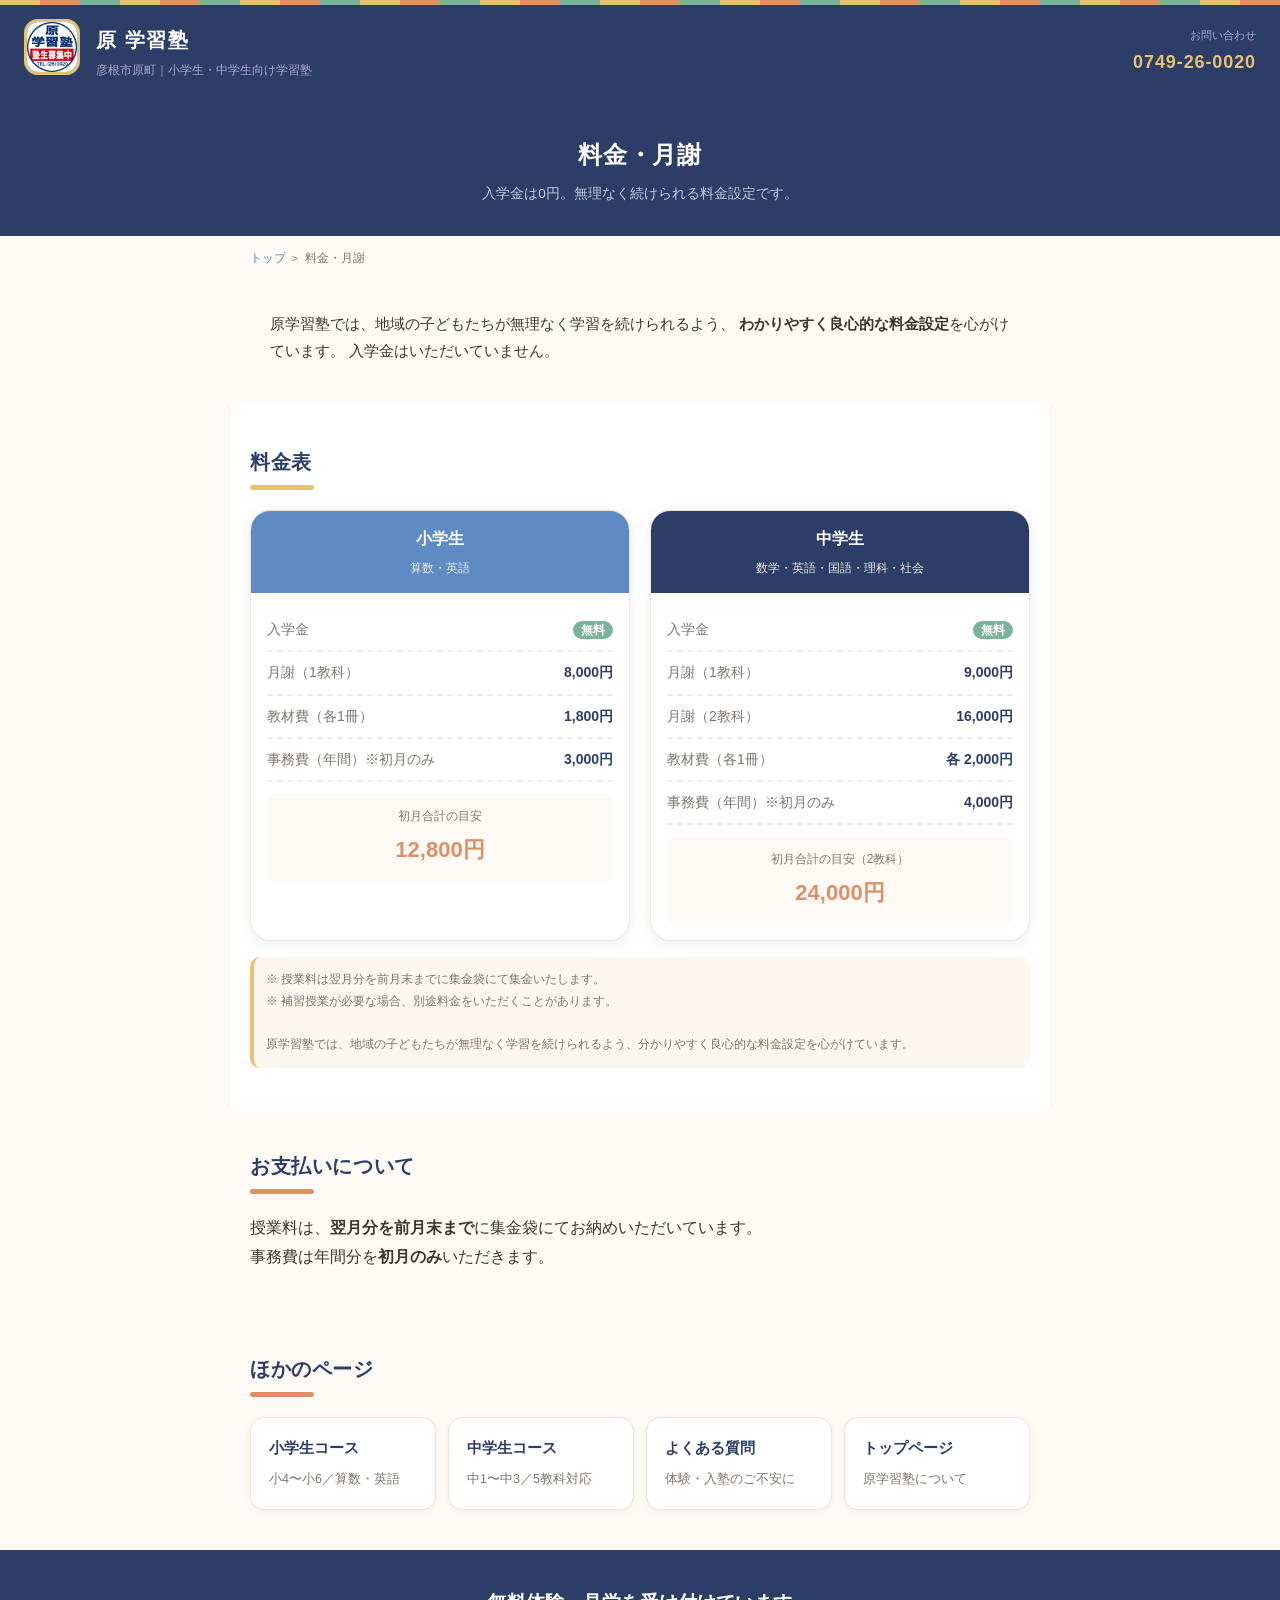
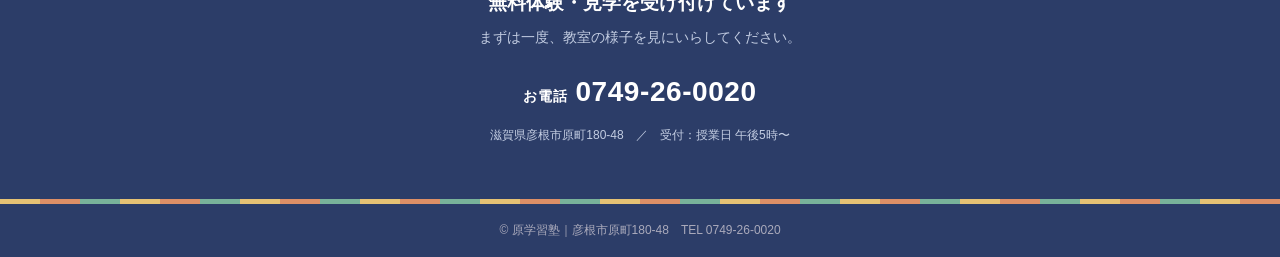
==== ryokin.html @ 60ddf81c "下層ページ4件を追加し、CSS/JSを共通ファイルに分離 - 小学生コース/中学生コース/料金/よくある質問 を新規作成 - 各ページに個別のtitle・descriptionを設定（彦根の地域キーワ" ====
<!DOCTYPE html>
<html lang="ja">
<head>
<meta charset="UTF-8">
<meta name="viewport" content="width=device-width, initial-scale=1.0">
<title>料金・月謝｜彦根市の学習塾 原学習塾（入学金0円）</title>
<meta name="description" content="彦根市原町の原学習塾の料金表。入学金は0円。小学生は月謝8,000円、中学生は月謝9,000円（2教科16,000円）。教材費・事務費も含めてわかりやすくご案内します。">
<link rel="canonical" href="https://harajuku-hikone.github.io/ryokin.html">
<meta property="og:type" content="article">
<meta property="og:title" content="料金・月謝｜彦根市の学習塾 原学習塾（入学金0円）">
<meta property="og:description" content="彦根市原町の原学習塾の料金表。入学金は0円。小学生は月謝8,000円、中学生は月謝9,000円（2教科16,000円）。教材費・事務費も含めてわかりやすくご案内します。">
<meta property="og:url" content="https://harajuku-hikone.github.io/ryokin.html">
<meta property="og:site_name" content="原学習塾">
<meta property="og:locale" content="ja_JP">
<link rel="stylesheet" href="style.css">
</head>
<body>

<div class="stripe"></div>

<!-- ヘッダー -->
<header>
  <a href="index.html"><img class="header-logo" src="ロゴ/A4679C2D-61CD-4B9D-8ED3-A11739E8C9B1.jpeg" alt="原学習塾ロゴ"></a>
  <div class="header-text">
    <h1>原 学習塾</h1>
    <p>彦根市原町｜小学生・中学生向け学習塾</p>
  </div>
  <div class="header-tel">
    <span>お問い合わせ</span>
    <a href="tel:0749260020">0749-26-0020</a>
  </div>
</header>

<div class="page-head">
  <h2>料金・月謝</h2>
  <p>入学金は0円。無理なく続けられる料金設定です。</p>
</div>

<div class="breadcrumb"><a href="index.html">トップ</a> ＞ 料金・月謝</div>

<section>
  <p class="lead-text">
    原学習塾では、地域の子どもたちが無理なく学習を続けられるよう、
    <b>わかりやすく良心的な料金設定</b>を心がけています。
    入学金はいただいていません。
  </p>
</section>

<section class="pricing-section">
  <h2 class="section-title">料金表</h2>
  <div class="pricing-grid">
    <div class="pricing-card">
      <div class="pricing-card-header">
        <h3>小学生</h3>
        <div class="subjects">算数・英語</div>
      </div>
      <div class="pricing-card-body">
        <div class="pricing-row"><span class="label">入学金</span><span class="amount"><span class="free-badge">無料</span></span></div>
        <div class="pricing-row"><span class="label">月謝（1教科）</span><span class="amount">8,000円</span></div>
        <div class="pricing-row"><span class="label">教材費（各1冊）</span><span class="amount">1,800円</span></div>
        <div class="pricing-row"><span class="label">事務費（年間）※初月のみ</span><span class="amount">3,000円</span></div>
        <div class="pricing-total">
          <div class="total-label">初月合計の目安</div>
          <div class="total-amount">12,800円</div>
        </div>
      </div>
    </div>
    <div class="pricing-card">
      <div class="pricing-card-header">
        <h3>中学生</h3>
        <div class="subjects">数学・英語・国語・理科・社会</div>
      </div>
      <div class="pricing-card-body">
        <div class="pricing-row"><span class="label">入学金</span><span class="amount"><span class="free-badge">無料</span></span></div>
        <div class="pricing-row"><span class="label">月謝（1教科）</span><span class="amount">9,000円</span></div>
        <div class="pricing-row"><span class="label">月謝（2教科）</span><span class="amount">16,000円</span></div>
        <div class="pricing-row"><span class="label">教材費（各1冊）</span><span class="amount">各 2,000円</span></div>
        <div class="pricing-row"><span class="label">事務費（年間）※初月のみ</span><span class="amount">4,000円</span></div>
        <div class="pricing-total">
          <div class="total-label">初月合計の目安（2教科）</div>
          <div class="total-amount">24,000円</div>
        </div>
      </div>
    </div>
  </div>
  <div class="pricing-note">
    ※ 授業料は翌月分を前月末までに集金袋にて集金いたします。<br>
    ※ 補習授業が必要な場合、別途料金をいただくことがあります。<br><br>
    原学習塾では、地域の子どもたちが無理なく学習を続けられるよう、分かりやすく良心的な料金設定を心がけています。
  </div>
</section>

<section>
  <h2 class="section-title">お支払いについて</h2>
  <div class="box">
    授業料は、<b>翌月分を前月末まで</b>に集金袋にてお納めいただいています。<br>
    事務費は年間分を<b>初月のみ</b>いただきます。
  </div>
</section>

<section class="pagelinks">
  <h2 class="section-title">ほかのページ</h2>
  <div class="pagelinks-grid">
    <a class="pagelink" href="shougakusei.html"><b>小学生コース</b><span>小4〜小6／算数・英語</span></a>
    <a class="pagelink" href="chugakusei.html"><b>中学生コース</b><span>中1〜中3／5教科対応</span></a>
    <a class="pagelink" href="faq.html"><b>よくある質問</b><span>体験・入塾のご不安に</span></a>
    <a class="pagelink" href="index.html"><b>トップページ</b><span>原学習塾について</span></a>
  </div>
</section>


<div class="page-cta" id="contact">
  <h3>無料体験・見学を受け付けています</h3>
  <p>まずは一度、教室の様子を見にいらしてください。</p>
  <a class="tel" href="tel:0749260020"><span>お電話</span> 0749-26-0020</a>
  <p class="note">滋賀県彦根市原町180-48　／　受付：授業日 午後5時〜</p>
</div>


<div class="stripe"></div>
<footer>
  <p>© 原学習塾｜彦根市原町180-48　TEL 0749-26-0020</p>
</footer>

<!-- スマホ用 固定アクションバー -->
<div class="mobile-bar">
  <a class="mb-tel" href="tel:0749260020">
    <span class="mb-icon">📞</span>
    <span>電話する</span>
  </a>
  <a class="mb-line" href="index.html#contact">
    <span class="mb-icon">💬</span>
    <span>LINEで相談</span>
  </a>
</div>

<button class="to-top" id="toTop" aria-label="ページ上部へ戻る">↑</button>
<script src="script.js"></script>
</body>
</html>
---- style.css ----
:root {
  --navy: #2c3d68;   /* おだやかな紺（メイン） */
  --blue: #5f8bc4;   /* くすみブルー */
  --red: #dd8f66;    /* くすみオレンジ */
  --light: #fdfaf5;  /* やさしいクリーム地 */
  --white: #ffffff;
  --text: #3a3733;
  --muted: #7d766e;
  --cream-line: #ece3d6;
  --pop-yellow: #e5c274;  /* くすみゴールド */
  --pop-pink: #d597a6;    /* くすみピンク */
  --pop-green: #79b39a;   /* くすみグリーン */
  --pop-sky: #8fb0d4;
  --pop-lavender: #9490bd; /* くすみラベンダー */
}
* { box-sizing: border-box; margin: 0; padding: 0; }
body {
  font-family: "Hiragino Maru Gothic ProN", "Hiragino Kaku Gothic ProN", "Noto Sans JP", sans-serif;
  background: var(--light);
  color: var(--text);
  line-height: 1.8;
  -webkit-text-size-adjust: 100%;
}

/* ===== 細いアクセントライン ===== */
.stripe {
  height: 4px;
  background: var(--red);
}

/* ===== ヘッダー ===== */
header {
  background: var(--navy);
  padding: 14px 24px;
  display: flex;
  align-items: center;
  gap: 16px;
  position: sticky;
  top: 0;
  z-index: 100;
  box-shadow: 0 2px 10px rgba(90,80,70,0.16);
}
header img.header-logo {
  width: 56px;
  height: 56px;
  border-radius: 50%;
  object-fit: cover;
  flex-shrink: 0;
  border: 3px solid var(--pop-yellow);
}
.header-text h1 {
  color: white;
  font-size: 20px;
  letter-spacing: 0.08em;
}
.header-text p {
  color: #efeae2;
  font-size: 12px;
  margin-top: 2px;
}
header .header-tel {
  margin-left: auto;
  text-align: right;
  color: white;
}
header .header-tel span {
  display: block;
  font-size: 11px;
  color: #efeae2;
}
header .header-tel a {
  color: white;
  font-size: 18px;
  font-weight: bold;
  text-decoration: none;
  letter-spacing: 0.05em;
  white-space: nowrap;
}

/* ===== ヒーロー ===== */
.hero {
  position: relative;
  height: 380px;
  overflow: hidden;
}
.hero img.hero-bg {
  width: 100%;
  height: 100%;
  object-fit: cover;
  object-position: center 35%;
  filter: brightness(0.45);
}
.hero-overlay {
  position: absolute;
  inset: 0;
  background: linear-gradient(to bottom, rgba(60,56,50,0.5) 0%, rgba(60,56,50,0.66) 100%);
}
.hero-content {
  position: absolute;
  inset: 0;
  display: flex;
  align-items: center;
  justify-content: center;
  flex-direction: column;
  text-align: center;
  padding: 24px;
  gap: 16px;
}
.hero-content img.hero-logo {
  width: 110px;
  height: 110px;
  border-radius: 50%;
  border: 3px solid rgba(255,255,255,0.7);
  object-fit: cover;
}
.hero-content h2 {
  color: white;
  font-size: 24px;
  text-shadow: 0 2px 6px rgba(0,0,0,0.5);
  line-height: 1.4;
}
.hero-content p {
  color: #f2eee8;
  font-size: 14px;
}
.hero-badge {
  background: var(--navy);
  color: white;
  font-size: 13px;
  font-weight: bold;
  padding: 6px 18px;
  border-radius: 30px;
  letter-spacing: 0.05em;
}
.hero-cta {
  display: inline-flex;
  align-items: center;
  gap: 10px;
  background: #06C755;
  color: white;
  font-size: 16px;
  font-weight: bold;
  padding: 14px 26px;
  border-radius: 40px;
  text-decoration: none;
  line-height: 1.4;
  box-shadow: 0 6px 18px rgba(6,199,85,0.45);
  transition: transform 0.2s, box-shadow 0.2s;
  text-align: left;
}
.hero-cta:hover {
  transform: translateY(-2px);
  box-shadow: 0 8px 22px rgba(6,199,85,0.55);
}
.hero-cta .hero-cta-icon { font-size: 24px; }
.hero-cta .hero-cta-sub {
  display: block;
  font-size: 11px;
  font-weight: normal;
  opacity: 0.95;
  margin-top: 2px;
}

/* ===== セクション共通 ===== */
section {
  max-width: 820px;
  margin: 0 auto;
  padding: 40px 20px;
}
.section-title {
  font-size: 20px;
  color: var(--navy);
  border-left: 5px solid var(--blue);
  padding-left: 14px;
  margin-bottom: 20px;
  letter-spacing: 0.03em;
}
.section-title span {
  font-size: 13px;
  color: var(--muted);
  margin-left: 8px;
  font-weight: normal;
}

/* ===== 悩みセクション ===== */
.worry-section {
  background: white;
}
.worry-grid {
  display: grid;
  grid-template-columns: repeat(auto-fit, minmax(220px, 1fr));
  gap: 12px;
}
.worry-item {
  background: var(--light);
  border-left: 4px solid var(--blue);
  padding: 14px 16px;
  border-radius: 14px;
  font-size: 14px;
}

/* ===== こんな子におすすめ ===== */
.recommend-section { background: var(--light); }
.recommend-list {
  display: flex;
  flex-direction: column;
  gap: 12px;
}
.recommend-item {
  display: flex;
  align-items: center;
  gap: 14px;
  background: white;
  border-radius: 10px;
  padding: 16px 18px;
  font-size: 15px;
  box-shadow: 0 2px 8px rgba(0,0,0,0.05);
}
.recommend-item .check {
  flex-shrink: 0;
  width: 28px;
  height: 28px;
  border-radius: 50%;
  background: var(--blue);
  color: white;
  display: flex;
  align-items: center;
  justify-content: center;
  font-size: 15px;
  font-weight: bold;
}
.recommend-note {
  margin-top: 18px;
  text-align: center;
  font-size: 15px;
  font-weight: bold;
  color: var(--navy);
}

/* ===== 月謝ハイライト ===== */
.fee-highlight {
  background: var(--light);
  color: var(--text);
  padding: 36px 20px;
  text-align: center;
  border-bottom: 1px solid #e8e3db;
}
.fee-highlight .fee-title { color: var(--navy); }
.fee-highlight .fee-lead { color: var(--muted) !important; }
.fee-card {
  border: 2px solid #e8e3db;
  box-shadow: 0 3px 10px rgba(0,0,0,0.05);
}
.fee-highlight .fee-link { color: var(--navy) !important; }
.fee-highlight .fee-title {
  font-size: 18px;
  font-weight: bold;
  margin-bottom: 4px;
}
.fee-highlight .fee-lead {
  font-size: 13px;
  color: #efeae2;
  margin-bottom: 20px;
}
.fee-cards {
  display: flex;
  gap: 16px;
  justify-content: center;
  flex-wrap: wrap;
  max-width: 600px;
  margin: 0 auto;
}
.fee-card {
  background: white;
  color: var(--navy);
  border-radius: 14px;
  padding: 20px 28px;
  min-width: 200px;
  flex: 1;
}
.fee-card .fee-grade { font-size: 15px; font-weight: bold; margin-bottom: 6px; }
.fee-card .fee-amount {
  font-size: 30px;
  font-weight: bold;
  color: var(--navy);
  line-height: 1.2;
}
.fee-card .fee-amount small { font-size: 15px; color: var(--navy); font-weight: bold; }
.fee-card .fee-unit { font-size: 12px; color: var(--muted); margin-top: 4px; }
.fee-highlight .fee-free {
  display: inline-block;
  margin-top: 18px;
  background: var(--navy);
  color: white;
  font-size: 14px;
  font-weight: bold;
  padding: 7px 22px;
  border-radius: 30px;
}
.fee-highlight .fee-link {
  display: block;
  margin-top: 16px;
  color: #efeae2;
  font-size: 13px;
  text-decoration: underline;
}

/* ===== 特徴セクション ===== */
.features-section {
  background: var(--light);
  color: var(--text);
  max-width: 100%;
  padding: 50px 20px;
}
.features-inner {
  max-width: 820px;
  margin: 0 auto;
}
.features-inner .section-title {
  color: var(--navy);
  border-color: var(--red);
}
.features-grid {
  display: grid;
  grid-template-columns: repeat(auto-fit, minmax(180px, 1fr));
  gap: 16px;
  margin-top: 20px;
}
.feature-card {
  background: var(--white);
  border: 1px solid #e7ddcb;
  border-radius: 12px;
  padding: 24px 16px;
  text-align: center;
  box-shadow: 0 3px 12px rgba(0,0,0,0.08);
}
.feature-card .icon { font-size: 32px; margin-bottom: 12px; }
.feature-card strong { display: block; font-size: 15px; margin-bottom: 6px; color: var(--navy); }
.feature-card p { font-size: 13px; color: var(--muted); }

/* ===== 科目セクション ===== */
.subjects-section { background: white; }
.subject-tags {
  display: flex;
  flex-wrap: wrap;
  gap: 10px;
  margin-top: 8px;
}
.subject-tags .label {
  font-weight: bold;
  color: var(--navy);
  font-size: 14px;
  margin-bottom: 6px;
}
.tag {
  background: var(--navy);
  color: white;
  padding: 6px 14px;
  border-radius: 20px;
  font-size: 13px;
}
.tag.red { background: var(--red); }
.subject-row { margin-bottom: 16px; }

/* ===== 時間割セクション ===== */
.schedule-section { background: var(--light); }
.schedule-tables {
  display: grid;
  grid-template-columns: 1fr 1fr;
  gap: 20px;
}
@media (max-width: 600px) { .schedule-tables { grid-template-columns: 1fr; } }
.schedule-table-wrap h3 {
  background: var(--navy);
  color: white;
  text-align: center;
  padding: 8px;
  border-radius: 8px 8px 0 0;
  font-size: 14px;
}
table.schedule {
  width: 100%;
  border-collapse: collapse;
  background: white;
  border-radius: 0 0 8px 8px;
  overflow: hidden;
  font-size: 13px;
}
table.schedule th, table.schedule td {
  border: 1px solid #e8ded0;
  padding: 8px 6px;
  text-align: center;
}
table.schedule th { background: #eaf3ec; color: var(--navy); font-weight: bold; }
table.schedule td.day { font-weight: bold; color: var(--navy); }
table.schedule tr.mid1 td { background: #fdf1e6; }
table.schedule tr.mid2 td { background: #fbf7e4; }
table.schedule tr.mid3 td { background: #eaf3ec; }
table.schedule tr.elem td { background: #f3f9f0; }

/* ===== 料金セクション ===== */
.pricing-section { background: white; }
.pricing-grid {
  display: grid;
  grid-template-columns: 1fr 1fr;
  gap: 20px;
}
@media (max-width: 600px) { .pricing-grid { grid-template-columns: 1fr; } }
.pricing-card {
  border: 2px solid var(--navy);
  border-radius: 12px;
  overflow: hidden;
}
.pricing-card-header {
  background: var(--navy);
  color: white;
  text-align: center;
  padding: 14px;
}
.pricing-card-header h3 { font-size: 16px; }
.pricing-card-header .subjects { font-size: 12px; color: #efeae2; margin-top: 4px; }
.pricing-card-body { padding: 16px; }
.pricing-row {
  display: flex;
  justify-content: space-between;
  align-items: center;
  padding: 8px 0;
  border-bottom: 1px solid #eee;
  font-size: 14px;
}
.pricing-row:last-child { border-bottom: none; }
.pricing-row .label { color: var(--muted); }
.pricing-row .amount { font-weight: bold; color: var(--navy); }
.pricing-total {
  background: var(--light);
  border-radius: 8px;
  padding: 12px;
  text-align: center;
  margin-top: 12px;
}
.pricing-total .total-label { font-size: 12px; color: var(--muted); }
.pricing-total .total-amount { font-size: 22px; font-weight: bold; color: var(--navy); margin-top: 2px; }
.pricing-note {
  font-size: 12px;
  color: var(--muted);
  margin-top: 16px;
  padding: 12px;
  background: #fdf6e9;
  border-left: 3px solid #e8a33d;
  border-radius: 4px;
}
.free-badge {
  background: #e8f5e9;
  color: #2e7d32;
  font-size: 12px;
  font-weight: bold;
  padding: 2px 8px;
  border-radius: 10px;
}

/* ===== 教室セクション ===== */
.classroom-section { background: var(--light); }
.gallery {
  display: grid;
  grid-template-columns: 1fr 1fr;
  gap: 12px;
  margin-top: 4px;
}
.gallery img {
  width: 100%;
  border-radius: 10px;
  object-fit: cover;
  height: 210px;
  box-shadow: 0 2px 8px rgba(0,0,0,0.12);
}

/* ===== 講師セクション ===== */
.teacher-section { background: white; }
.teacher-card {
  display: flex;
  align-items: center;
  gap: 24px;
  background: var(--light);
  border-radius: 12px;
  padding: 24px;
}
.teacher-logo {
  width: 220px;
  height: 220px;
  border-radius: 50%;
  object-fit: contain;
  flex-shrink: 0;
}
.teacher-info h3 { font-size: 18px; color: var(--navy); margin-bottom: 6px; }
.teacher-info p { font-size: 14px; color: #444; }
@media (max-width: 500px) { .teacher-card { flex-direction: column; text-align: center; } }

/* ===== 卒業生の声セクション ===== */
.voice-section { background: var(--light); }
.voice-grid {
  display: grid;
  grid-template-columns: repeat(auto-fit, minmax(220px, 1fr));
  gap: 16px;
}
.voice-card {
  background: white;
  border-radius: 12px;
  padding: 20px;
  box-shadow: 0 2px 12px rgba(0,0,0,0.07);
  position: relative;
}
.voice-card::before {
  content: "\201C";
  font-size: 60px;
  color: var(--blue);
  opacity: 0.15;
  position: absolute;
  top: 4px;
  left: 12px;
  line-height: 1;
  font-family: Georgia, serif;
}
.voice-card p {
  font-size: 14px;
  color: #444;
  line-height: 1.8;
  margin-bottom: 12px;
}
.voice-card .voice-from {
  font-size: 12px;
  color: var(--muted);
  text-align: right;
  border-top: 1px solid #eee;
  padding-top: 8px;
}

/* ===== CTAセクション ===== */
.cta-section {
  background: linear-gradient(135deg, var(--navy) 0%, #6aa37f 100%);
  padding: 50px 20px;
  text-align: center;
}
.cta-section h2 { color: white; font-size: 22px; margin-bottom: 8px; }
.cta-section .cta-sub { color: #efeae2; font-size: 14px; margin-bottom: 28px; }
.cta-cards {
  display: flex;
  gap: 20px;
  justify-content: center;
  flex-wrap: wrap;
  max-width: 620px;
  margin: 0 auto;
}
.cta-card {
  background: white;
  border-radius: 14px;
  padding: 22px 28px;
  min-width: 220px;
  text-align: center;
}
.cta-card .cta-icon { font-size: 28px; margin-bottom: 8px; }
.cta-card .cta-label { font-size: 12px; color: var(--muted); margin-bottom: 4px; }
.cta-card a {
  display: block;
  font-size: 20px;
  font-weight: bold;
  color: var(--navy);
  text-decoration: none;
  letter-spacing: 0.04em;
}
.cta-card a:hover { color: var(--red); }
.cta-card .cta-note { font-size: 11px; color: var(--muted); margin-top: 4px; }
.cta-address {
  color: #f2eee8;
  font-size: 13px;
  margin-top: 24px;
}

/* ===== フッター ===== */
footer {
  background: var(--navy);
  color: #efeae2;
  text-align: center;
  padding: 16px;
  font-size: 12px;
}

/* ===== 区切り ===== */
.divider {
  height: 4px;
  background: var(--red);
}

/* ===== アットホームな質感の調整 ===== */
.section-title { border-left-width: 6px; border-radius: 2px; }
.feature-card { border-radius: 18px; }
.pricing-card { border-radius: 18px; border-width: 2px; }
.voice-card { border-radius: 18px; }
.recommend-item { border-radius: 16px; }
.fee-card { border-radius: 18px; }
.gallery img { border-radius: 18px; }
.box { border-radius: 14px; }
table.schedule { border-radius: 0 0 16px 16px; }
.schedule-table-wrap h3 { border-radius: 16px 16px 0 0; }
.teacher-card { border-radius: 20px; }
.cta-card { border-radius: 18px; }
.mobile-bar a.mb-tel { background: var(--navy); }

/* ===== 当初ご提案のアットホーム案（ポップ版）デザイン ===== */
/* 落ち着いたアクセントライン（3色） */
.stripe, .divider {
  height: 5px;
  background: repeating-linear-gradient(
    90deg,
    var(--pop-yellow) 0px, var(--pop-yellow) 40px,
    var(--red) 40px, var(--red) 80px,
    var(--pop-green) 80px, var(--pop-green) 120px
  );
}

/* ヘッダー */
header {
  background: var(--navy);
  box-shadow: none;
}
header img.header-logo {
  border-radius: 14px;
  border: 3px solid var(--pop-yellow) !important;
}
.header-text p, header .header-tel span { color: #aac; }
header .header-tel a { color: var(--pop-yellow); }

/* ヒーロー：カラフルなグラデーション */
.hero {
  height: auto;
  min-height: 380px;
  background: linear-gradient(135deg, #2c3d68 0%, #4d6f9e 60%, #5f8bc4 100%);
  display: flex;
  align-items: center;
  justify-content: center;
}
.hero img.hero-bg { display: none; }
.hero-overlay { display: none; }
.hero-content {
  position: static;
  padding: 44px 20px;
  width: 100%;
}
.hero-content img.hero-logo { border: 5px solid var(--pop-yellow); }
.hero-content p { color: rgba(255,255,255,0.85); }
.hero-badge { background: var(--pop-yellow); color: var(--navy); }

/* セクション見出し：丸みのある下線 */
.section-title {
  border-left: none;
  padding-left: 0;
  position: relative;
  padding-bottom: 10px;
  color: var(--navy);
}
.section-title::after {
  content: "";
  position: absolute;
  left: 0; bottom: 0;
  width: 64px; height: 5px;
  border-radius: 5px;
  background: var(--red);
}
.recommend-section .section-title::after { background: var(--pop-green); }
.subjects-section .section-title::after { background: var(--blue); }
.schedule-section .section-title::after { background: var(--blue); }
.pricing-section .section-title::after { background: var(--pop-yellow); }
.classroom-section .section-title::after { background: var(--pop-green); }
.voice-section .section-title::after { background: var(--pop-yellow); }

/* セクション背景：白と淡いクリームの交互 */
.worry-section, .subjects-section, .pricing-section, .teacher-section { background: var(--white); }
.recommend-section, .classroom-section, .schedule-section, .voice-section { background: var(--light); }
.features-section { background: var(--light); color: var(--text); }
.features-inner .section-title { color: var(--navy); }
.features-inner .section-title::after { background: var(--red); }

/* お悩みカード：破線でやわらかく */
.worry-item {
  background: var(--light);
  border: 2px dashed #e3cdb2;
  border-left: 2px dashed #e3cdb2;
  border-radius: 14px;
  box-shadow: none;
}

/* おすすめリスト */
.recommend-item {
  background: var(--white);
  border: 1px solid var(--cream-line);
  border-radius: 16px;
  box-shadow: 0 2px 8px rgba(0,0,0,0.04);
}
.recommend-item .check { background: var(--blue); }

/* 特徴カード：上部にカラーライン＋ホバーで浮く */
.feature-card {
  background: var(--white);
  border: 1px solid var(--cream-line);
  border-top: 4px solid var(--red);
  border-radius: 20px;
  box-shadow: 0 3px 14px rgba(0,0,0,0.06);
  transition: transform 0.2s;
}
.feature-card:hover { transform: translateY(-4px); }
.feature-card:nth-child(2) { border-top-color: var(--blue); }
.feature-card:nth-child(3) { border-top-color: var(--pop-green); }
.feature-card:nth-child(4) { border-top-color: var(--pop-yellow); }

/* 科目タグ：やさしい配色 */
.subject-tags .tag { background: #eef2f8; color: #40587c; }
.subject-tags .tag:nth-child(2) { background: #eef5f1; color: #3f7360; }
.subject-tags .tag:nth-child(3) { background: #f6f1e8; color: #7a6435; }
.subject-tags .tag:nth-child(4) { background: #f7f0ea; color: #8a5a3c; }
.subject-tags .tag:nth-child(5) { background: #f3eef4; color: #6a5b78; }

/* 時間割：グラデーション見出し */
.schedule-table-wrap:nth-child(1) h3 {
  background: var(--blue);
  border-radius: 14px 14px 0 0;
}
.schedule-table-wrap:nth-child(2) h3 {
  background: var(--navy);
  border-radius: 14px 14px 0 0;
}
table.schedule { border: none; border-radius: 0 0 14px 14px; }
table.schedule th { background: #f6f4f0; color: var(--navy); }
table.schedule th, table.schedule td { border: 1px solid #eee; }
table.schedule td.day { color: var(--navy); }
table.schedule tr.elem td,
table.schedule tr.mid1 td,
table.schedule tr.mid2 td,
table.schedule tr.mid3 td { background: transparent; }
table.schedule tbody tr:nth-child(odd) td { background: #fbfaf7; }

/* 料金カード */
.pricing-card {
  border: 1px solid var(--cream-line);
  border-radius: 20px;
  box-shadow: 0 3px 16px rgba(0,0,0,0.07);
}
.pricing-card:nth-child(1) .pricing-card-header { background: var(--blue); }
.pricing-card:nth-child(2) .pricing-card-header { background: var(--navy); }
.pricing-row { border-bottom: 2px dashed #f0ece5; }
.pricing-total { background: var(--light); }
.pricing-total .total-amount { color: var(--red); }
.free-badge { background: var(--pop-green); color: #ffffff; }
.pricing-note { background: #fbf7ee; border-left: 4px solid var(--pop-yellow); border-radius: 10px; }

/* 月謝ハイライト */
.fee-highlight { background: var(--white); border-bottom: none; }
.fee-card {
  border: 2px solid var(--cream-line);
  border-radius: 18px;
  box-shadow: 0 3px 12px rgba(0,0,0,0.05);
}
.fee-card:nth-child(1) { border-color: #d8e2ef; }
.fee-card:nth-child(2) { border-color: #ecdcc9; }
.fee-card .fee-amount { color: var(--red); }
.fee-highlight .fee-free { background: var(--red); }

/* 卒業生の声 */
.voice-card {
  background: var(--white);
  border: 1px solid var(--cream-line);
  border-radius: 18px;
  box-shadow: 0 3px 12px rgba(0,0,0,0.05);
}
.voice-card::before { color: var(--pop-yellow); opacity: 0.5; }

/* 塾長カード */
.teacher-card {
  background: var(--light);
  border: 1px solid var(--cream-line);
  border-radius: 20px;
}
.teacher-logo { border: 4px solid var(--cream-line) !important; }

/* 教室写真 */
.gallery img { border-radius: 18px; box-shadow: 0 4px 16px rgba(0,0,0,0.1); }

/* CTA */
.cta-section { background: var(--navy); }
.cta-section .cta-sub { color: rgba(255,255,255,0.9) !important; }
.cta-address { color: rgba(255,255,255,0.92) !important; }
.cta-card { border-radius: 18px; box-shadow: 0 8px 30px rgba(0,0,0,0.15); }

/* フッター */
footer { background: var(--navy); color: #aab; }

/* スマホ固定バー・トップへ戻る */
.mobile-bar a.mb-tel { background: var(--red); }
.to-top { background: var(--navy); }

/* ===== スクロール表示アニメーション ===== */
.reveal {
  opacity: 0;
  transform: translateY(24px);
  transition: opacity 0.7s ease, transform 0.7s ease;
}
.reveal.is-visible {
  opacity: 1;
  transform: translateY(0);
}
@media (prefers-reduced-motion: reduce) {
  .reveal { opacity: 1; transform: none; transition: none; }
}

/* ===== ヘッダー スクロール時 ===== */
header.shrink { padding-top: 8px; padding-bottom: 8px; }
header.shrink img.header-logo { width: 44px; height: 44px; }

/* ===== トップへ戻るボタン ===== */
.to-top {
  position: fixed;
  right: 18px;
  bottom: 24px;
  width: 46px;
  height: 46px;
  border-radius: 50%;
  background: var(--navy);
  color: white;
  border: none;
  font-size: 20px;
  cursor: pointer;
  display: flex;
  align-items: center;
  justify-content: center;
  box-shadow: 0 4px 14px rgba(0,0,0,0.3);
  opacity: 0;
  visibility: hidden;
  transition: opacity 0.3s, visibility 0.3s;
  z-index: 150;
}
.to-top.show { opacity: 0.92; visibility: visible; }
@media (max-width: 600px) {
  .to-top { bottom: 84px; right: 14px; width: 42px; height: 42px; }
}

/* ===== スマホ固定アクションバー ===== */
.mobile-bar { display: none; }
.mobile-bar a {
  display: flex;
  flex-direction: column;
  align-items: center;
  justify-content: center;
  gap: 2px;
  flex: 1;
  padding: 9px 0;
  text-decoration: none;
  color: white;
  font-size: 13px;
  font-weight: bold;
  line-height: 1.3;
}
.mobile-bar a .mb-icon { font-size: 19px; }
.mobile-bar a.mb-tel { background: var(--navy); }
.mobile-bar a.mb-line { background: #06C755; }

/* ===== スマホ最適化 ===== */
@media (max-width: 600px) {
  body { line-height: 1.85; }

  /* ヘッダー */
  header { padding: 10px 14px; gap: 10px; }
  header img.header-logo { width: 46px; height: 46px; }
  .header-text h1 { font-size: 17px; letter-spacing: 0.04em; }
  .header-text p { font-size: 10.5px; line-height: 1.4; }
  header .header-tel span { font-size: 9px; }
  header .header-tel a { font-size: 15px; }

  /* ヒーロー */
  .hero { height: auto; min-height: 320px; }
  .hero img.hero-bg { position: absolute; inset: 0; }
  .hero-content { position: relative; padding: 28px 18px; gap: 14px; }
  .hero-content img.hero-logo { width: 90px; height: 90px; }
  .hero-content h2 { font-size: 20px; line-height: 1.5; }
  .hero-content p { font-size: 13px; }

  /* セクション全般 */
  section, .features-inner, .cta-section { padding-left: 16px; padding-right: 16px; }
  section { padding-top: 32px; padding-bottom: 32px; }
  .section-title { font-size: 18px; }
  .features-section { padding: 36px 16px; }

  /* 本文の読みやすさ */
  .box, .worry-item, .pricing-row, .teacher-info p, .voice-card p { font-size: 15px; }

  /* 時間割: 余白を詰める */
  table.schedule th, table.schedule td { padding: 9px 4px; font-size: 13px; }

  /* 講師カード: 写真をやや小さく */
  .teacher-logo { width: 150px; height: 150px; }
  .teacher-info p { text-align: left; }

  /* フッターが固定バーに隠れないよう余白 */
  footer { padding-bottom: 80px; }

  /* 固定アクションバー表示 */
  .mobile-bar {
    display: flex;
    position: fixed;
    bottom: 0; left: 0; right: 0;
    z-index: 200;
    box-shadow: 0 -2px 12px rgba(0,0,0,0.25);
    padding-bottom: env(safe-area-inset-bottom);
  }
}

/* ===== 下層ページ用 ===== */
.page-head {
  background: var(--navy);
  color: #fff;
  padding: 34px 20px 30px;
  text-align: center;
}
.page-head h2 { font-size: 24px; letter-spacing: 0.04em; margin-bottom: 6px; }
.page-head p { font-size: 13.5px; color: #c3cde2; }

.breadcrumb {
  max-width: 820px;
  margin: 0 auto;
  padding: 12px 20px 0;
  font-size: 12px;
  color: var(--muted);
}
.breadcrumb a { color: var(--blue); text-decoration: none; }
.breadcrumb a:hover { text-decoration: underline; }

.lead-text {
  max-width: 820px;
  margin: 0 auto;
  padding: 0 20px;
  font-size: 15px;
}

/* サイト内リンク一覧 */
.pagelinks { background: var(--light); }
.pagelinks-grid {
  display: grid;
  grid-template-columns: repeat(auto-fit, minmax(170px, 1fr));
  gap: 12px;
}
.pagelink {
  display: block;
  background: var(--white);
  border: 1px solid var(--cream-line);
  border-radius: 14px;
  padding: 16px 18px;
  text-decoration: none;
  color: var(--text);
  box-shadow: 0 2px 8px rgba(0,0,0,0.04);
  transition: transform 0.2s;
}
.pagelink:hover { transform: translateY(-3px); }
.pagelink b { display: block; color: var(--navy); font-size: 15px; margin-bottom: 3px; }
.pagelink span { font-size: 12.5px; color: var(--muted); }

/* Q&A */
.qa { border-bottom: 1px dashed var(--cream-line); padding: 16px 0; }
.qa:last-child { border-bottom: none; }
.qa .q {
  font-size: 15.5px; font-weight: bold; color: var(--navy);
  display: flex; gap: 10px; align-items: flex-start; margin-bottom: 8px;
}
.qa .q::before {
  content: "Q"; background: var(--navy); color: #fff; flex-shrink: 0;
  width: 24px; height: 24px; border-radius: 50%;
  display: flex; align-items: center; justify-content: center;
  font-size: 13px;
}
.qa .a {
  font-size: 14.5px; display: flex; gap: 10px; align-items: flex-start; color: #4b443d;
}
.qa .a::before {
  content: "A"; background: var(--red); color: #fff; flex-shrink: 0;
  width: 24px; height: 24px; border-radius: 50%;
  display: flex; align-items: center; justify-content: center;
  font-size: 13px; font-weight: bold;
}

/* 下層ページのCTA */
.page-cta {
  background: var(--navy); color: #fff; text-align: center;
  padding: 36px 20px;
}
.page-cta h3 { font-size: 19px; margin-bottom: 6px; }
.page-cta p { font-size: 13.5px; color: #c3cde2; margin-bottom: 16px; }
.page-cta .tel {
  font-size: 28px; font-weight: bold; color: #fff;
  text-decoration: none; display: inline-block; letter-spacing: 0.02em;
}
.page-cta .tel span { font-size: 14px; }
.page-cta .note { font-size: 12px; color: #c3cde2; margin-top: 8px; }

@media (max-width: 600px) {
  .page-head { padding: 26px 16px 24px; }
  .page-head h2 { font-size: 20px; }
  .lead-text { font-size: 15px; }
  .page-cta .tel { font-size: 24px; }
}
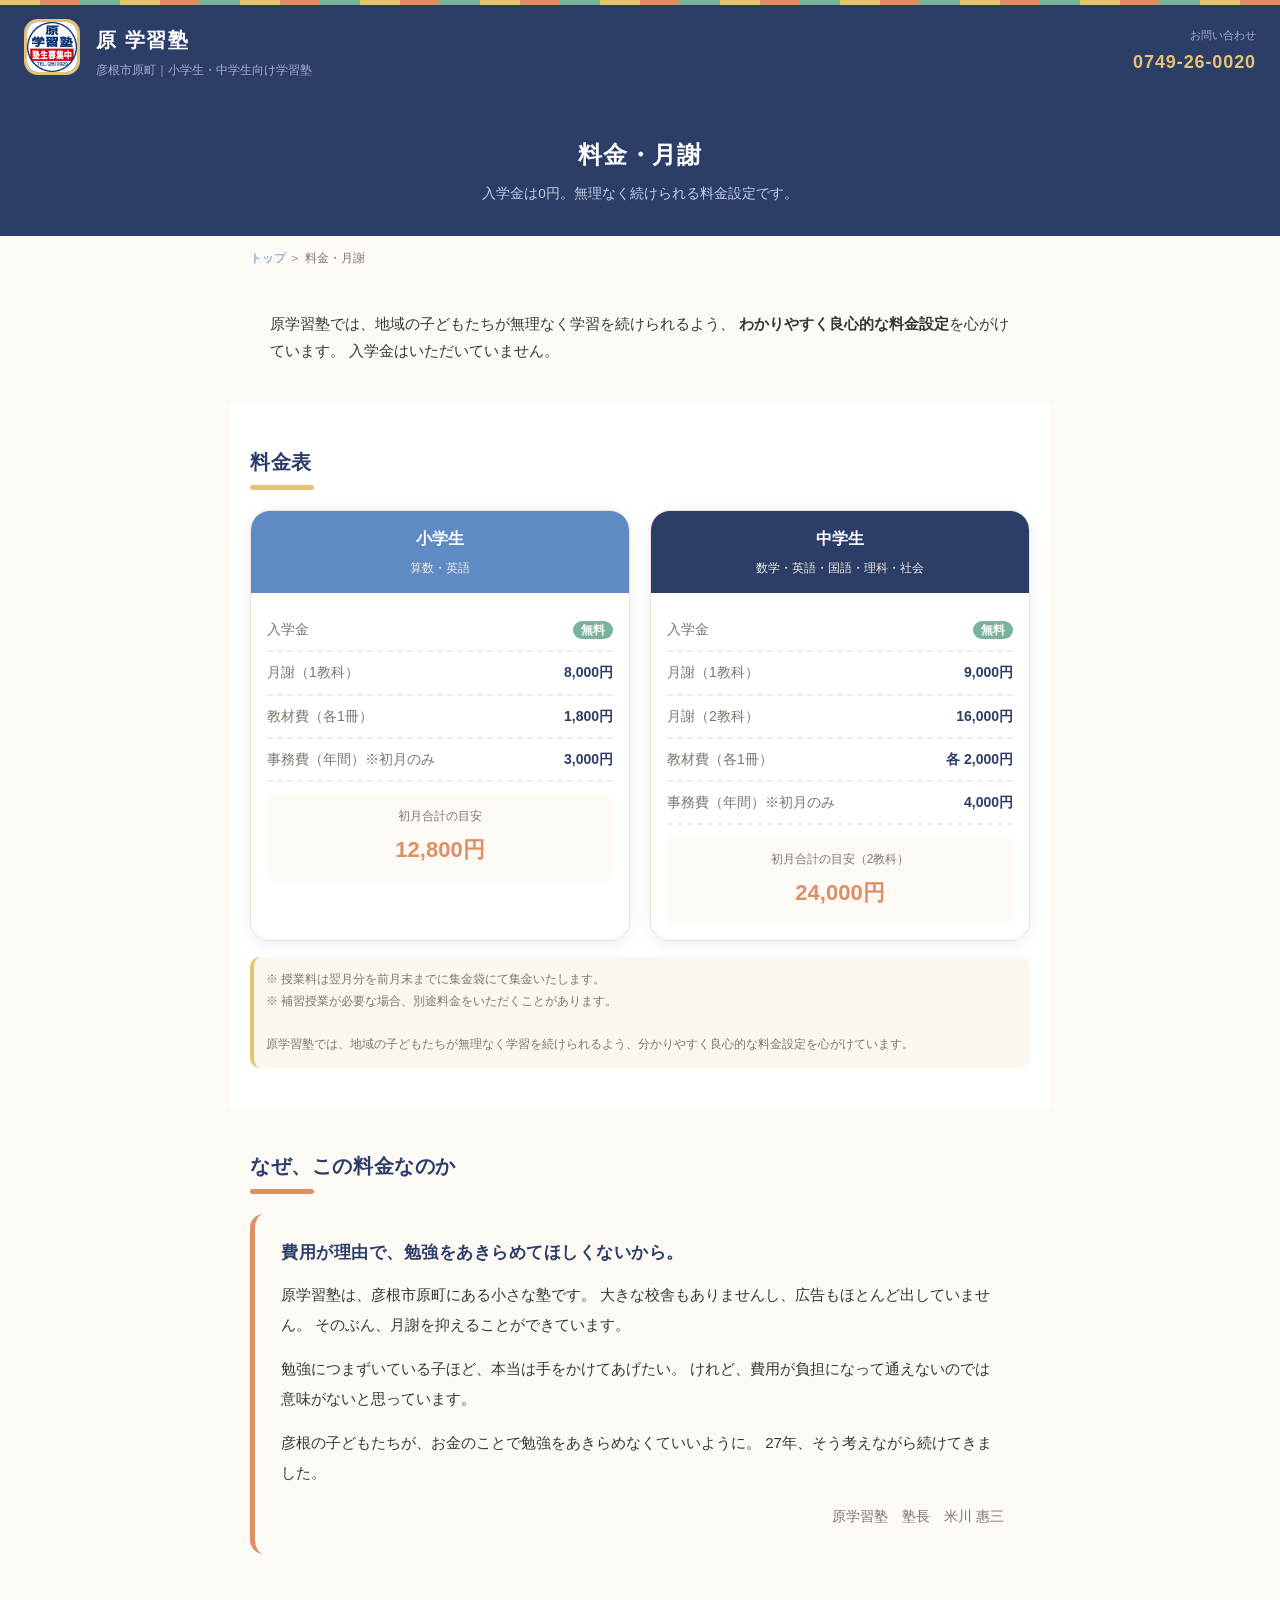
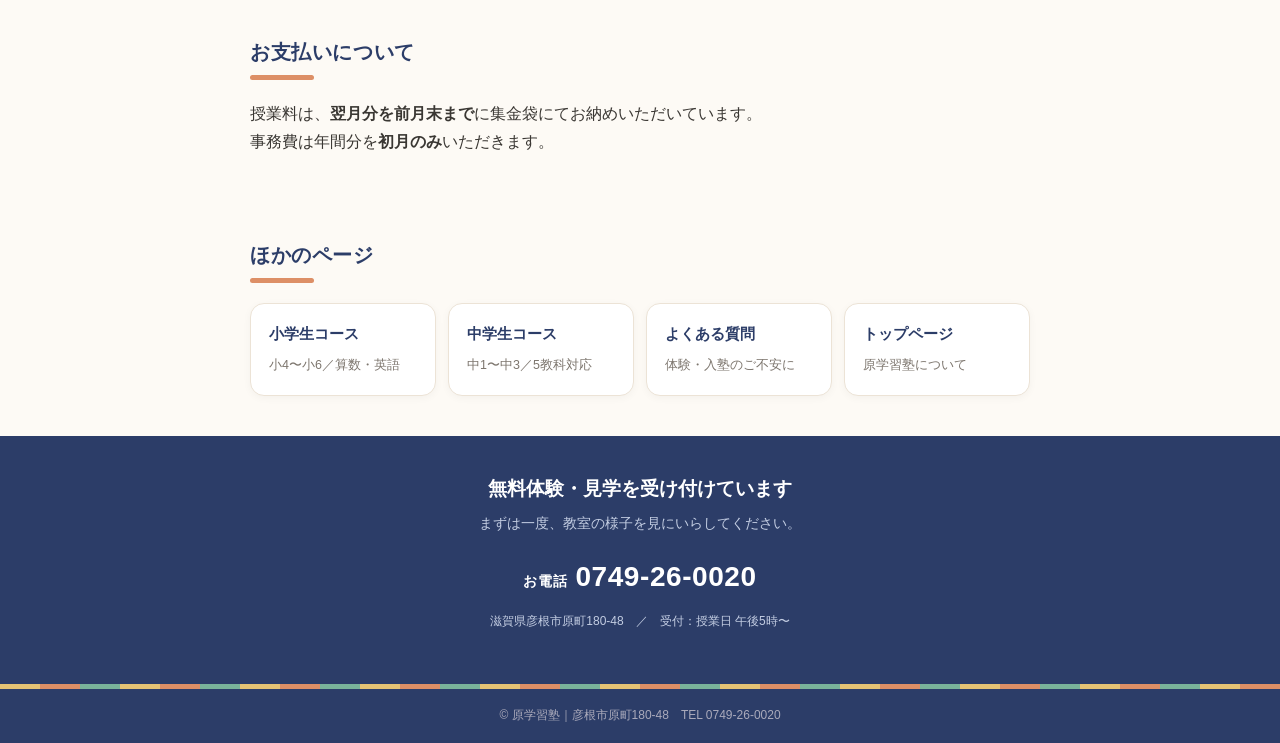
==== commit 85976cc7: "料金ページに「なぜ、この料金なのか」を追記 Co-Authored-By: Claude Opus 5 <noreply@anthropic.com>" ====
--- a/ryokin.html
+++ b/ryokin.html
@@ -91,6 +91,27 @@
 </section>
 
 <section>
+  <h2 class="section-title">なぜ、この料金なのか</h2>
+  <div class="why-price">
+    <h3>費用が理由で、勉強をあきらめてほしくないから。</h3>
+    <p>
+      原学習塾は、彦根市原町にある小さな塾です。
+      大きな校舎もありませんし、広告もほとんど出していません。
+      そのぶん、月謝を抑えることができています。
+    </p>
+    <p>
+      勉強につまずいている子ほど、本当は手をかけてあげたい。
+      けれど、費用が負担になって通えないのでは意味がないと思っています。
+    </p>
+    <p>
+      彦根の子どもたちが、お金のことで勉強をあきらめなくていいように。
+      27年、そう考えながら続けてきました。
+    </p>
+    <div class="sign">原学習塾　塾長　米川 惠三</div>
+  </div>
+</section>
+
+<section>
   <h2 class="section-title">お支払いについて</h2>
   <div class="box">
     授業料は、<b>翌月分を前月末まで</b>に集金袋にてお納めいただいています。<br>
--- a/style.css
+++ b/style.css
@@ -1003,3 +1003,31 @@
   .lead-text { font-size: 15px; }
   .page-cta .tel { font-size: 24px; }
 }
+
+/* ===== 料金の考え方（メッセージ） ===== */
+.why-price {
+  background: var(--light);
+  border-left: 5px solid var(--red);
+  border-radius: 14px;
+  padding: 24px 26px;
+  margin-top: 4px;
+}
+.why-price h3 {
+  font-size: 17px;
+  color: var(--navy);
+  margin-bottom: 12px;
+  letter-spacing: 0.03em;
+}
+.why-price p { font-size: 15px; line-height: 2; margin-bottom: 14px; }
+.why-price p:last-child { margin-bottom: 0; }
+.why-price .sign {
+  text-align: right;
+  font-size: 14px;
+  color: var(--muted);
+  margin-top: 16px;
+}
+@media (max-width: 600px) {
+  .why-price { padding: 20px 18px; }
+  .why-price h3 { font-size: 16px; }
+  .why-price p { font-size: 15px; line-height: 1.95; }
+}
